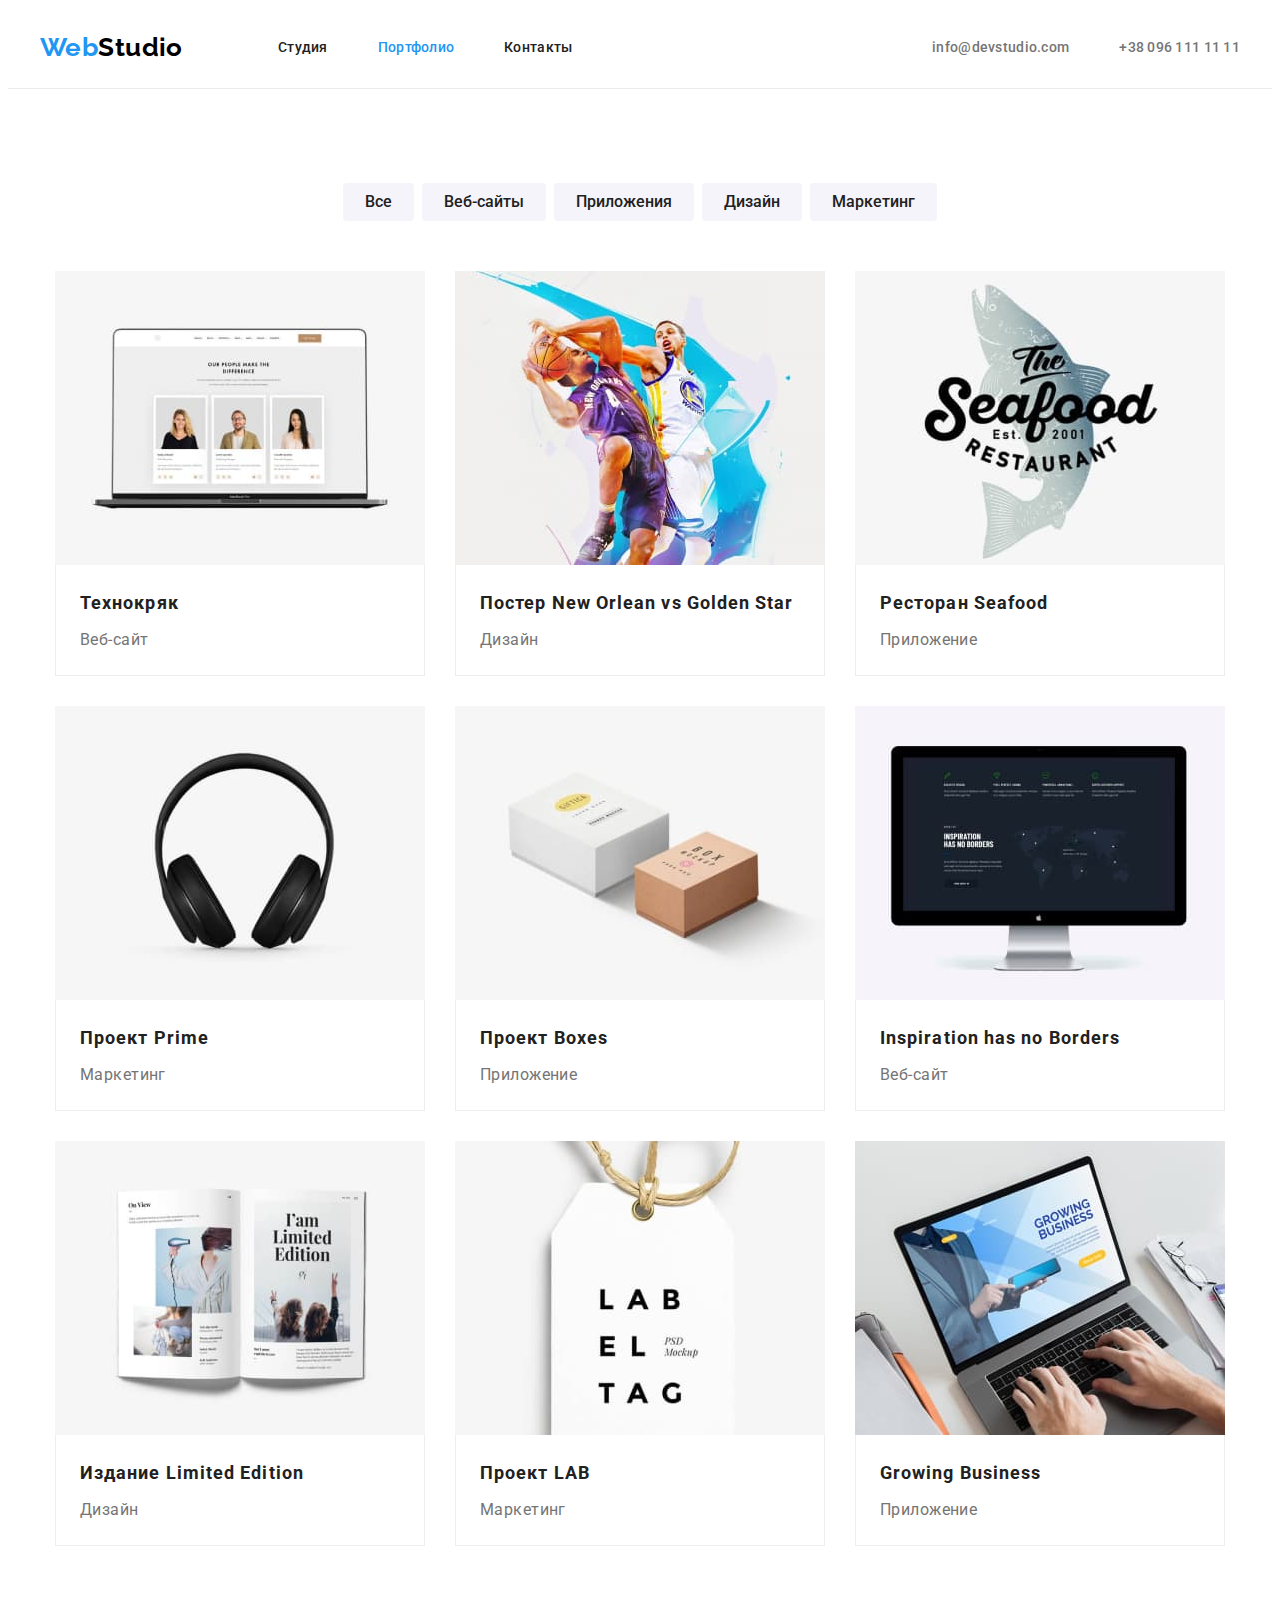
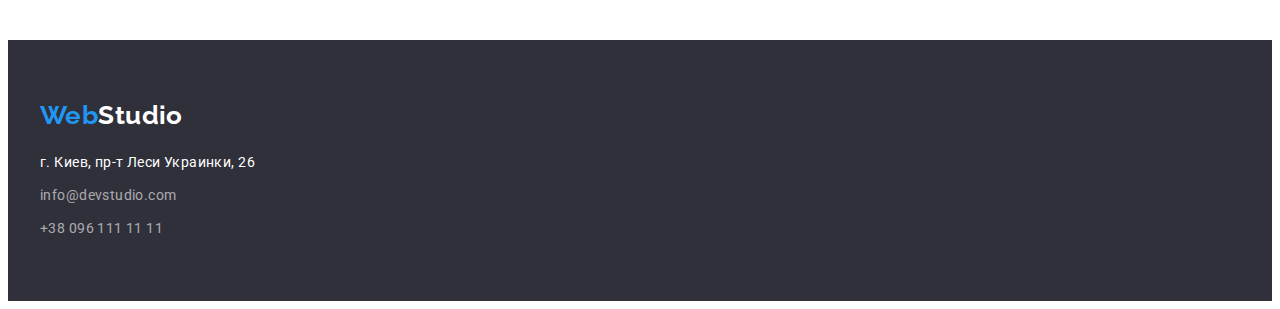
==== portfolio.html @ 4c5ab319 "Скопировал дз 3" ====
<!DOCTYPE html>
<html lang="ru">
  <head>
    <meta charset="UTF-8" />
    <meta name="viewport" content="width=device-width, initial-scale=1.0" />
    <title>Портфолио</title>
    <link
      href="https://fonts.googleapis.com/css2?family=Raleway:wght@700&family=Roboto:wght@400;500;700;900&display=swap"
      rel="stylesheet"
    />
      <link rel="stylesheet" href="https://cdnjs.cloudflare.com/ajax/libs/modern-normalize/1.0.0/modern-normalize.min.css"
      integrity="sha512-ISS7cAi1PEhQ8jnbJpJZMd29NlhNj4AWYyLOSp2CE/CsHxTCu+r+t0D2yoJudVrd0/8fTVPUVDzY5Tvli75u/g=="
      crossorigin="anonymous" />
    <link rel="stylesheet" href="./css/style.css" />
  </head>
  <body>
    <header class="header">
      <div class="container">
      <!-- Основная навигация -->
      <nav class="nav">
        <a class="logo link" href="./index.html"
          ><span class="logo-text">Web</span>Studio</a
        >
        <ul class="list">
          <li class="item">
            <a class="link" href="./index.html">Студия</a>
          </li>
          <li class="item">
            <a class="link current" href="./portfolio.html">Портфолио</a>
          </li>
          <li class="item">
            <a class="link" href="#address">Контакты</a>
          </li>
        </ul>
      </nav>
      <ul class="contacts list">
        <li class="item">
          <a class="link" href="mailto:info@devstudio.com"
            >info@devstudio.com</a
          >
        </li>
        <li class="item">
          <a class="link" href="tel:+380961111111">+38 096 111 11 11</a>
        </li>
      </ul>
      </div>
    </header>
    <!-- Основной контент -->
    <main>
      <section class="galerry">
        <div class="container">
        <h1 class="hidden">Примеры работ</h1>
        <ul class="list">
          <li class="item"><button class="galerry-button" type="button">Все</button></li>
          <li class="item">
            <button class="galerry-button" type="button">Веб-сайты</button>
          </li>
          <li class="item">
            <button class="galerry-button" type="button">Приложения</button>
          </li>
          <li class="item"><button class="galerry-button" type="button">Дизайн</button></li>
          <li class="item">
            <button class="galerry-button" type="button">Маркетинг</button>
          </li>
        </ul>
        <ul class="list">
          <li class="galerry-card">
            <a class="link " href=""
              ><img
                src="./img/site.jpg"
                alt="Страничка веб-сайта"
                width="370"
                height="294"
              />
              <div class="info"><h2 class="titel">Технокряк</h2>
              <p>Веб-сайт</p></div></a
            >
          </li>
          <li class="galerry-card">
            <a class="link " href=""
              ><img
                src="./img/design.jpg"
                alt="Два баскетболиста"
                width="370"
                height="294"
              />
              <div class="info"><h2 class="titel">Постер New Orlean vs Golden Star</h2>
              <p>Дизайн</p></div></a
            >
          </li>
          <li class="galerry-card">
            <a class="link " href=""
              ><img
                src="./img/app.jpg"
                alt="Логотип ресторана"
                width="370"
                height="294"
              />
              <div class="info"><h2 class="titel">Ресторан Seafood</h2>
              <p>Приложение</p></div></a
            >
          </li>
          <li class="galerry-card">
            <a class="link " href="">
              <img
                src="./img/marketing.jpg"
                alt="Черные наушники"
                width="370"
                height="294"
              />
              <div class="info"><h2 class="titel">Проект Prime</h2>
              <p>Маркетинг</p></div></a
            >
          </li>
          <li class="galerry-card">
            <a class="link " href="">
              <img
                src="./img/app2.jpg"
                alt="Две коробки"
                width="370"
                height="294"
              />
              <div class="info"><h2 class="titel">Проект Boxes</h2>
              <p>Приложение</p></div></a
            >
          </li>
          <li class="galerry-card">
            <a class="link " href=""
              ><img
                src="./img/site2.jpg"
                alt="Страница Веб-сайта"
                width="370"
                height="294"
              />
              <div class="info"><h2 class="titel">Inspiration has no Borders</h2>
              <p>Веб-сайт</p></div></a
            >
          </li>
          <li class="galerry-card">
            <a class="link " href="">
              <img
                src="./img/design2.jpg"
                alt="Раскрытая книга"
                width="370"
                height="294"
              />
              <div class="info"><h2 class="titel">Издание Limited Edition</h2>
              <p>Дизайн</p></div></a>
          </li>
          <li class="galerry-card"> 
            <a class="link " href=""
              ><img
                src="./img/marketing2.jpg"
                alt=" Надпись Lab el tag на ярлыке"
                width="370"
                height="294"
              />
              <div class="info"><h2 class="titel">Проект LAB</h2>
              <p>Маркетинг</p></div></a
            >
          </li>
          <li class="galerry-card">
            <a class="link" href=""
              ><img
                src="./img/app3.jpg"
                alt="Человек работает за ноутбуком"
                width="370"
                height="294"
              />
              <div class="info"><h2 class="titel">Growing Business</h2>
              <p>Приложение</p></div></a
            >
          </li>
        </ul>
        </div>
      </section>
    </main>
    <!-- Футер сайта -->
    <footer class="footer">
      <div class="container"><a class="logo link" href="./index.html"><span class="logo-text">Web</span>Studio</a>
        <address id="address" class="address">
          <p class="text">г. Киев, пр-т Леси Украинки, 26</p>
          <ul class="list">
            <li>
              <a class="link" href="mailto:info@devstudio.com">info@devstudio.com</a>
            </li>
            <li>
              <a class="link" href="tel:+380961111111">+38 096 111 11 11</a>
            </li>
          </ul>
        </address>
      </div>
    </footer>
  </body>
</html>
---- css/style.css ----
/* Палитра макета */
/* основно фон #FFFFFF */
/* дополнительный фон #F5F4FA */
/* цвет героя и футера #2F303A */
/* основнй текст #757575 */
/* Заголовки #212121 */
/* цвет лого, кнопок, активных ссылок #2196F3 */
/* лого1 вторая часть #000000 */
/* лого2 вторая часть #ffffff */

:root {
  --primary-text-color: #757575;
  --primary-bg-color: #ffffff;
  --secondary-bg-color: #f5f4fa;
  --footer-hero-bg-color: #2f303a;
  --titel-link-color: #212121;
  --secondary-link-color: #757575;
  --accent-color: #2196f3;
  --logo-up-color: #000000;
  --logo-down-color: #ffffff;
  --address-color: #ffffff;
  --address-secondary-color: rgba(255, 255, 255, 0.6);
}

/* Общее */
body {
  color: var(--primary-text-color);
  background-color: var(--primery-bg-color);
  font-family: Roboto, sans-serif;
  font-size: 14px;
  line-height: 1.71;
  letter-spacing: 0.03em;
}

/* списки */
.list {
  list-style: none;
  padding: 0;
  margin: 0;
}

/* ссылки */
.link {
  text-decoration: none;
}

/* заголовки */
.titel {
  color: var(--titel-link-color);

  font-weight: 700;
  font-size: 36px;
  line-height: 1.17;
  text-align: center;
}

.hidden {
  display: none;
}

/* контейнер */
.container {
  margin-right: auto;
  margin-left: auto;
  width: 1200px;
  padding-left: 15px;
  padding-right: 15px;
}

/* Шапка сайта */
.header {
  border-bottom: 1px solid #ececec;
}

.header > .container {
  display: flex;
  justify-content: space-between;
}

.nav {
  display: flex;
  justify-content: space-between;
  align-items: center;
}

.nav > .list {
  display: flex;
  padding: 0px;
}

/* Логотип */
.logo {
  margin-right: 93px;

  color: var(--logo-up-color);

  font-family: Raleway, sans-serif;
  font-weight: 700;
  font-size: 26px;
  line-height: 1.19;
  width: 145px;
  height: 31px;
}
.footer .logo {
  color: var(--logo-down-color);
}

.logo-text {
  color: var(--accent-color);
}

/* Навигация сайта */
.nav > .list .link {
  display: block;
  padding-top: 32px;
  padding-bottom: 32px;

  color: var(--titel-link-color);

  font-weight: 500;
  font-size: 14px;
  line-height: 1.14;
  letter-spacing: 0.02em;
}
.nav > .list > .item:not(:last-child) {
  margin-right: 50px;
}

.nav > .list .link:hover,
.nav > .list .link:focus {
  color: var(--accent-color);
}

.nav > .list .link.current {
  color: var(--accent-color);
}

/* контакты */
.contacts.list {
  display: flex;
  align-items: center;
}

.contacts > .item:not(:last-child) {
  padding-left: 0px;
  margin-right: 50px;
}

.contacts .link {
  display: block;
  padding-top: 32px;
  padding-bottom: 32px;

  color: var(--secondary-link-color);

  font-weight: 500;
  font-size: 14px;
  line-height: 1.14;
  letter-spacing: 0.02em;
}

.contacts .link:hover,
.contacts .link:focus {
  color: var(--accent-color);
}

/* Блок герой */
.hero {
  padding: 200px 0;
  margin-right: auto;
  margin-left: auto;

  max-width: 1600px;
  background-color: var(--footer-hero-bg-color);
}

.hero > .container {
  display: flex;
  flex-direction: column;
  align-items: center;
  justify-content: center;
}

.hero-titel {
  margin-top: 0px;
  margin-bottom: 30px;

  color: var(--primary-bg-color);

  font-weight: 900;
  font-size: 44px;
  line-height: 1.36;
  text-align: center;
  letter-spacing: 0.06em;
  text-transform: uppercase;
}

.button {
  padding: 10px 32px;
  border: none;
  border-radius: 4px;

  color: var(--primary-bg-color);
  background-color: var(--accent-color);

  font-family: inherit;
  font-weight: 700;
  font-size: 16px;
  line-height: 1.87;
  letter-spacing: 0.06em;
}

.button:hover,
.button:focus {
  color: var(--accent-color);
  background-color: var(--primary-bg-color);
}

/* Блок Наши приимущества */
.advantages {
  padding-top: 94px;
  margin-bottom: 94px;
}

.advantages > .container > .list {
  display: flex;
}

.advantages .titel {
  margin-top: 0px;
  margin-bottom: 10px;

  font-weight: 700;
  font-size: 14px;
  line-height: 1.14;
  text-transform: uppercase;
  text-align: start;
}

.advantages .item > .text {
  margin: 0;
}

.advantages .item {
  width: 270px;
}

.advantages .item:not(:last-child) {
  margin-right: 30px;
}

/* Блок Work  */
.work {
  margin-bottom: 94px;
}

.work .titel {
  margin: 0;
  margin-bottom: 50px;
}

.work .list {
  display: flex;
  justify-content: center;
}

.work .list > .item:not(:last-child) {
  margin-right: 30px;
}
.work .list > .item > img {
  display: block;
}

/* Блок Каманда */
.team {
  padding-top: 94px;
  padding-bottom: 94px;

  background-color: var(--secondary-bg-color);
}

.team .titel {
  margin: 0;
  margin-bottom: 50px;
}

.team .list {
  display: flex;
}

.card:not(:last-child) {
  margin-right: 30px;
}

.card {
  background-color: var(--primary-bg-color);
}

.card > .titel {
  padding-top: 30px;
  margin: 0;
  margin-bottom: 10px;

  font-weight: 500;
  font-size: 16px;
  line-height: 1.19;
}

.card > .text {
  padding-bottom: 30px;
  margin: 0;

  font-size: 16px;
  line-height: 1.19;
  text-align: center;
}

.card > img {
  display: block;
}

/* Футер */
.footer {
  background-color: var(--footer-hero-bg-color);

  padding: 60px 0;
}

.footer > .container {
  display: flex;
  justify-content: center;
  flex-direction: column;
}

.address > .text {
  margin: 0;
  margin-top: 20px;
}

.address {
  color: var(--address-color);
  font-style: normal;
}

.address .link {
  color: var(--address-secondary-color);

  display: inline-block;
  margin-top: 9px;
}

.address .link:hover,
.address .link:focus {
  color: var(--accent-color);
}

/* Портфолио */
.galerry {
  padding-top: 94px;
  padding-bottom: 94px;
}

.galerry > .container > .list {
  display: flex;
  justify-content: center;
  flex-wrap: wrap;
}

.galerry .list:first-of-type {
  margin-bottom: 50px;
}

.galerry .item:not(:last-child) {
  margin-right: 8px;
}

/* кнопки галереии */
.galerry-button {
  padding: 6px 22px;
  border-radius: 4px;
  border: none;

  color: var(--titel-link-color);
  background-color: var(--secondary-bg-color);

  font-family: Roboto, sans-serif;
  font-weight: 500;
  font-size: 16px;
  line-height: 1.63;
}

.galerry-button:hover,
.galerry-button:focus {
  color: var(--primary-bg-color);
  background-color: var(--accent-color);
}

/* Карты галереи */
.galerry-card {
  color: var(--primary-text-color);
  font-size: 16px;
  line-height: 1.88;
}

.galerry-card .titel {
  margin: 0;
  margin-bottom: 4px;

  font-weight: 700;
  font-size: 18px;
  line-height: 2;
  letter-spacing: 0.06em;
  text-align: start;
}

.galerry-card:not(:nth-child(3n + 3)) {
  margin-right: 30px;
}

.galerry-card:not(:nth-last-child(-n + 3)) {
  margin-bottom: 30px;
}

.galerry-card img {
  display: block;
}

.galerry-card > .link {
  color: inherit;
}

.galerry-card p {
  display: inline-block;
  margin: 0;
}

.info {
  padding: 20px 24px;
  border-right: 1px solid #eeeeee;
  border-left: 1px solid #eeeeee;
  border-bottom: 1px solid #eeeeee;
}
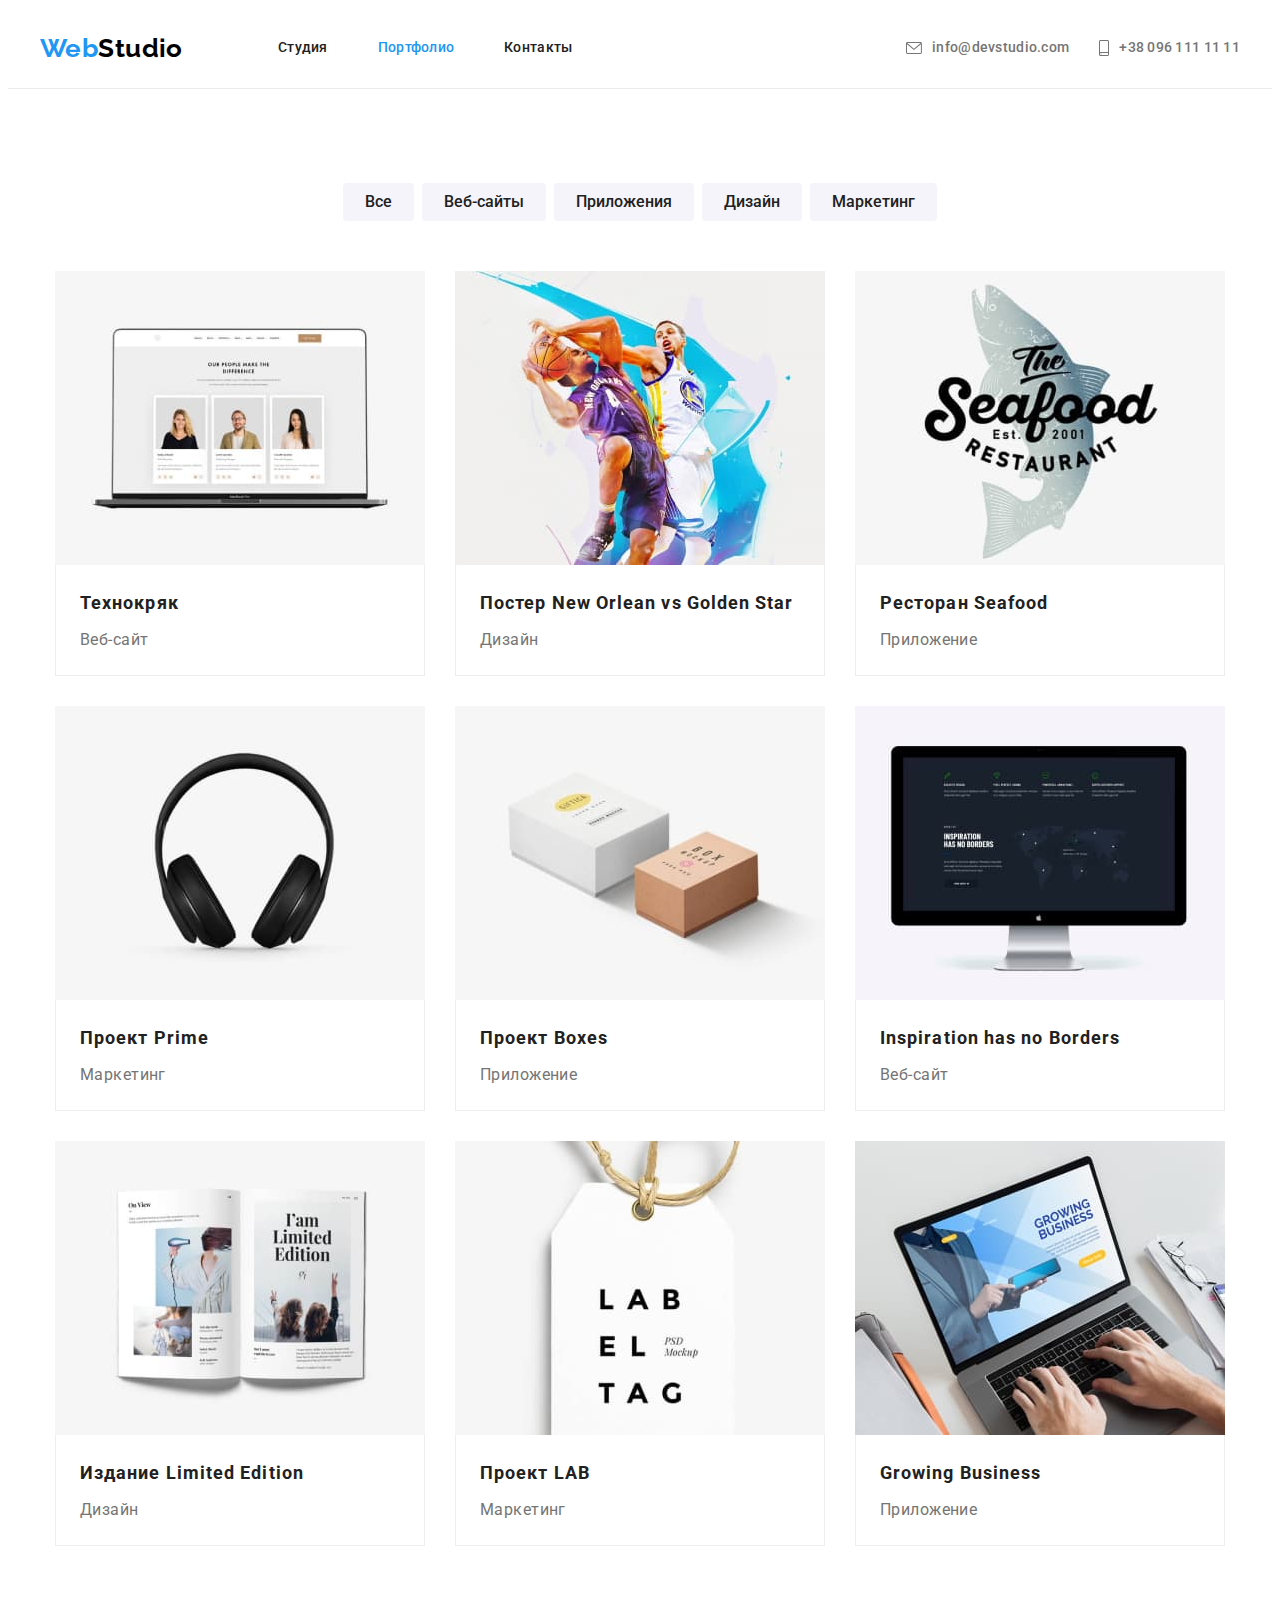
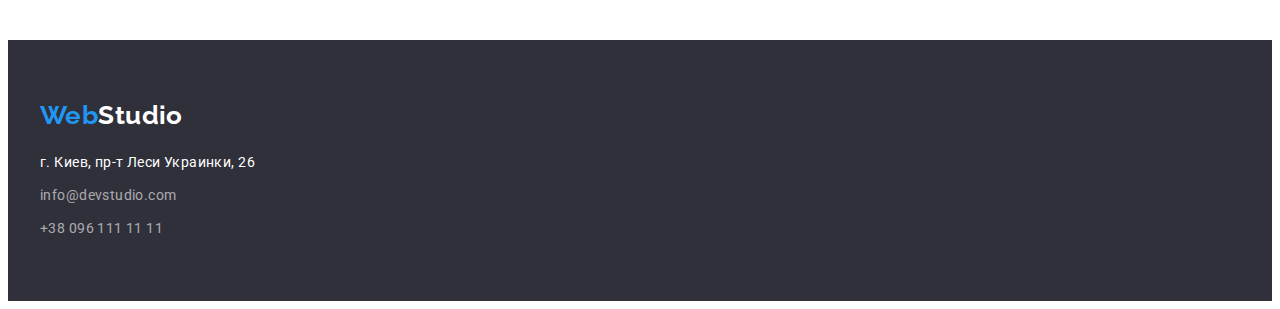
==== commit 7fcf03f8: "добавил векторы" ====
--- a/portfolio.html
+++ b/portfolio.html
@@ -8,176 +8,160 @@
       href="https://fonts.googleapis.com/css2?family=Raleway:wght@700&family=Roboto:wght@400;500;700;900&display=swap"
       rel="stylesheet"
     />
-      <link rel="stylesheet" href="https://cdnjs.cloudflare.com/ajax/libs/modern-normalize/1.0.0/modern-normalize.min.css"
+    <link
+      rel="stylesheet"
+      href="https://cdnjs.cloudflare.com/ajax/libs/modern-normalize/1.0.0/modern-normalize.min.css"
       integrity="sha512-ISS7cAi1PEhQ8jnbJpJZMd29NlhNj4AWYyLOSp2CE/CsHxTCu+r+t0D2yoJudVrd0/8fTVPUVDzY5Tvli75u/g=="
-      crossorigin="anonymous" />
+      crossorigin="anonymous"
+    />
     <link rel="stylesheet" href="./css/style.css" />
   </head>
   <body>
     <header class="header">
       <div class="container">
-      <!-- Основная навигация -->
-      <nav class="nav">
-        <a class="logo link" href="./index.html"
-          ><span class="logo-text">Web</span>Studio</a
-        >
-        <ul class="list">
+        <!-- Основная навигация -->
+        <nav class="nav">
+          <a class="logo link" href="./index.html"><span class="logo-text">Web</span>Studio</a>
+          <ul class="list">
+            <li class="item">
+              <a class="link" href="./index.html">Студия</a>
+            </li>
+            <li class="item">
+              <a class="link current" href="./portfolio.html">Портфолио</a>
+            </li>
+            <li class="item">
+              <a class="link" href="#address">Контакты</a>
+            </li>
+          </ul>
+        </nav>
+        <ul class="contacts list">
           <li class="item">
-            <a class="link" href="./index.html">Студия</a>
+            <a class="link" href="mailto:info@devstudio.com"
+              ><svg class="icon" width="16" height="12">
+                <use href="./img/sprite.svg#icon-mail"></use>
+              </svg>
+              info@devstudio.com</a
+            >
           </li>
           <li class="item">
-            <a class="link current" href="./portfolio.html">Портфолио</a>
-          </li>
-          <li class="item">
-            <a class="link" href="#address">Контакты</a>
+            <a class="link" href="tel:+380961111111"
+              ><svg class="icon" width="10" height="16">
+                <use href="./img/sprite.svg#icon-smartphone"></use>
+              </svg>
+              +38 096 111 11 11</a
+            >
           </li>
         </ul>
-      </nav>
-      <ul class="contacts list">
-        <li class="item">
-          <a class="link" href="mailto:info@devstudio.com"
-            >info@devstudio.com</a
-          >
-        </li>
-        <li class="item">
-          <a class="link" href="tel:+380961111111">+38 096 111 11 11</a>
-        </li>
-      </ul>
       </div>
     </header>
     <!-- Основной контент -->
     <main>
       <section class="galerry">
         <div class="container">
-        <h1 class="hidden">Примеры работ</h1>
-        <ul class="list">
-          <li class="item"><button class="galerry-button" type="button">Все</button></li>
-          <li class="item">
-            <button class="galerry-button" type="button">Веб-сайты</button>
-          </li>
-          <li class="item">
-            <button class="galerry-button" type="button">Приложения</button>
-          </li>
-          <li class="item"><button class="galerry-button" type="button">Дизайн</button></li>
-          <li class="item">
-            <button class="galerry-button" type="button">Маркетинг</button>
-          </li>
-        </ul>
-        <ul class="list">
-          <li class="galerry-card">
-            <a class="link " href=""
-              ><img
-                src="./img/site.jpg"
-                alt="Страничка веб-сайта"
-                width="370"
-                height="294"
-              />
-              <div class="info"><h2 class="titel">Технокряк</h2>
-              <p>Веб-сайт</p></div></a
-            >
-          </li>
-          <li class="galerry-card">
-            <a class="link " href=""
-              ><img
-                src="./img/design.jpg"
-                alt="Два баскетболиста"
-                width="370"
-                height="294"
-              />
-              <div class="info"><h2 class="titel">Постер New Orlean vs Golden Star</h2>
-              <p>Дизайн</p></div></a
-            >
-          </li>
-          <li class="galerry-card">
-            <a class="link " href=""
-              ><img
-                src="./img/app.jpg"
-                alt="Логотип ресторана"
-                width="370"
-                height="294"
-              />
-              <div class="info"><h2 class="titel">Ресторан Seafood</h2>
-              <p>Приложение</p></div></a
-            >
-          </li>
-          <li class="galerry-card">
-            <a class="link " href="">
-              <img
-                src="./img/marketing.jpg"
-                alt="Черные наушники"
-                width="370"
-                height="294"
-              />
-              <div class="info"><h2 class="titel">Проект Prime</h2>
-              <p>Маркетинг</p></div></a
-            >
-          </li>
-          <li class="galerry-card">
-            <a class="link " href="">
-              <img
-                src="./img/app2.jpg"
-                alt="Две коробки"
-                width="370"
-                height="294"
-              />
-              <div class="info"><h2 class="titel">Проект Boxes</h2>
-              <p>Приложение</p></div></a
-            >
-          </li>
-          <li class="galerry-card">
-            <a class="link " href=""
-              ><img
-                src="./img/site2.jpg"
-                alt="Страница Веб-сайта"
-                width="370"
-                height="294"
-              />
-              <div class="info"><h2 class="titel">Inspiration has no Borders</h2>
-              <p>Веб-сайт</p></div></a
-            >
-          </li>
-          <li class="galerry-card">
-            <a class="link " href="">
-              <img
-                src="./img/design2.jpg"
-                alt="Раскрытая книга"
-                width="370"
-                height="294"
-              />
-              <div class="info"><h2 class="titel">Издание Limited Edition</h2>
-              <p>Дизайн</p></div></a>
-          </li>
-          <li class="galerry-card"> 
-            <a class="link " href=""
-              ><img
-                src="./img/marketing2.jpg"
-                alt=" Надпись Lab el tag на ярлыке"
-                width="370"
-                height="294"
-              />
-              <div class="info"><h2 class="titel">Проект LAB</h2>
-              <p>Маркетинг</p></div></a
-            >
-          </li>
-          <li class="galerry-card">
-            <a class="link" href=""
-              ><img
-                src="./img/app3.jpg"
-                alt="Человек работает за ноутбуком"
-                width="370"
-                height="294"
-              />
-              <div class="info"><h2 class="titel">Growing Business</h2>
-              <p>Приложение</p></div></a
-            >
-          </li>
-        </ul>
+          <h1 class="hidden">Примеры работ</h1>
+          <ul class="list">
+            <li class="item"><button class="galerry-button" type="button">Все</button></li>
+            <li class="item">
+              <button class="galerry-button" type="button">Веб-сайты</button>
+            </li>
+            <li class="item">
+              <button class="galerry-button" type="button">Приложения</button>
+            </li>
+            <li class="item"><button class="galerry-button" type="button">Дизайн</button></li>
+            <li class="item">
+              <button class="galerry-button" type="button">Маркетинг</button>
+            </li>
+          </ul>
+          <ul class="list">
+            <li class="galerry-card">
+              <a class="link" href=""
+                ><img src="./img/site.jpg" alt="Страничка веб-сайта" width="370" height="294" />
+                <div class="info">
+                  <h2 class="titel">Технокряк</h2>
+                  <p>Веб-сайт</p>
+                </div></a
+              >
+            </li>
+            <li class="galerry-card">
+              <a class="link" href=""
+                ><img src="./img/design.jpg" alt="Два баскетболиста" width="370" height="294" />
+                <div class="info">
+                  <h2 class="titel">Постер New Orlean vs Golden Star</h2>
+                  <p>Дизайн</p>
+                </div></a
+              >
+            </li>
+            <li class="galerry-card">
+              <a class="link" href=""
+                ><img src="./img/app.jpg" alt="Логотип ресторана" width="370" height="294" />
+                <div class="info">
+                  <h2 class="titel">Ресторан Seafood</h2>
+                  <p>Приложение</p>
+                </div></a
+              >
+            </li>
+            <li class="galerry-card">
+              <a class="link" href="">
+                <img src="./img/marketing.jpg" alt="Черные наушники" width="370" height="294" />
+                <div class="info">
+                  <h2 class="titel">Проект Prime</h2>
+                  <p>Маркетинг</p>
+                </div></a
+              >
+            </li>
+            <li class="galerry-card">
+              <a class="link" href="">
+                <img src="./img/app2.jpg" alt="Две коробки" width="370" height="294" />
+                <div class="info">
+                  <h2 class="titel">Проект Boxes</h2>
+                  <p>Приложение</p>
+                </div></a
+              >
+            </li>
+            <li class="galerry-card">
+              <a class="link" href=""
+                ><img src="./img/site2.jpg" alt="Страница Веб-сайта" width="370" height="294" />
+                <div class="info">
+                  <h2 class="titel">Inspiration has no Borders</h2>
+                  <p>Веб-сайт</p>
+                </div></a
+              >
+            </li>
+            <li class="galerry-card">
+              <a class="link" href="">
+                <img src="./img/design2.jpg" alt="Раскрытая книга" width="370" height="294" />
+                <div class="info">
+                  <h2 class="titel">Издание Limited Edition</h2>
+                  <p>Дизайн</p>
+                </div></a
+              >
+            </li>
+            <li class="galerry-card">
+              <a class="link" href=""
+                ><img src="./img/marketing2.jpg" alt=" Надпись Lab el tag на ярлыке" width="370" height="294" />
+                <div class="info">
+                  <h2 class="titel">Проект LAB</h2>
+                  <p>Маркетинг</p>
+                </div></a
+              >
+            </li>
+            <li class="galerry-card">
+              <a class="link" href=""
+                ><img src="./img/app3.jpg" alt="Человек работает за ноутбуком" width="370" height="294" />
+                <div class="info">
+                  <h2 class="titel">Growing Business</h2>
+                  <p>Приложение</p>
+                </div></a
+              >
+            </li>
+          </ul>
         </div>
       </section>
     </main>
     <!-- Футер сайта -->
     <footer class="footer">
-      <div class="container"><a class="logo link" href="./index.html"><span class="logo-text">Web</span>Studio</a>
+      <div class="container">
+        <a class="logo link" href="./index.html"><span class="logo-text">Web</span>Studio</a>
         <address id="address" class="address">
           <p class="text">г. Киев, пр-т Леси Украинки, 26</p>
           <ul class="list">
--- a/css/style.css
+++ b/css/style.css
@@ -143,11 +143,12 @@
 
 .contacts > .item:not(:last-child) {
   padding-left: 0px;
-  margin-right: 50px;
+  margin-right: 30px;
 }
 
 .contacts .link {
-  display: block;
+  display: flex;
+  align-items: center;
   padding-top: 32px;
   padding-bottom: 32px;
 
@@ -160,18 +161,24 @@
 }
 
 .contacts .link:hover,
-.contacts .link:focus {
-  color: var(--accent-color);
-}
-
+.contacts .link:focus,
+.contacts .icon:hover,
+.contacts .icon:focus {
+  --color4: var(--accent-color);
+  color: var(--accent-color);
+}
+.contacts .icon {
+  margin-right: 10px;
+}
 /* Блок герой */
 .hero {
   padding: 200px 0;
   margin-right: auto;
   margin-left: auto;
-
   max-width: 1600px;
+
   background-color: var(--footer-hero-bg-color);
+  background-image: linear-gradient(rgba(47, 48, 58, 0.4), rgba(47, 48, 58, 0.4)), url(../img/hero.jpg);
 }
 
 .hero > .container {
@@ -199,6 +206,7 @@
   padding: 10px 32px;
   border: none;
   border-radius: 4px;
+  box-shadow: 0px 4px 4px rgba(0, 0, 0, 0.15);
 
   color: var(--primary-bg-color);
   background-color: var(--accent-color);
@@ -219,7 +227,7 @@
 /* Блок Наши приимущества */
 .advantages {
   padding-top: 94px;
-  margin-bottom: 94px;
+  padding-bottom: 94px;
 }
 
 .advantages > .container > .list {
@@ -249,9 +257,20 @@
   margin-right: 30px;
 }
 
+.icon-box {
+  display: flex;
+  justify-content: center;
+  align-items: center;
+  height: 120px;
+  margin-bottom: 30px;
+  border-radius: 4px;
+
+  background-color: var(--secondary-bg-color);
+}
+
 /* Блок Work  */
 .work {
-  margin-bottom: 94px;
+  padding-bottom: 94px;
 }
 
 .work .titel {
@@ -294,6 +313,9 @@
 
 .card {
   background-color: var(--primary-bg-color);
+  padding-bottom: 30px;
+  box-shadow: 0px 1px 3px rgba(0, 0, 0, 0.12), 0px 1px 1px rgba(0, 0, 0, 0.14), 0px 2px 1px rgba(0, 0, 0, 0.2);
+  border-radius: 0px 0px 4px 4px;
 }
 
 .card > .titel {
@@ -307,7 +329,7 @@
 }
 
 .card > .text {
-  padding-bottom: 30px;
+  padding-bottom: 16px;
   margin: 0;
 
   font-size: 16px;
@@ -317,6 +339,30 @@
 
 .card > img {
   display: block;
+}
+
+.card > .list {
+  justify-content: center;
+}
+
+.team .link {
+  height: 44px;
+  width: 44px;
+  display: inline-flex;
+  justify-content: center;
+  align-items: center;
+  border-radius: 50%;
+}
+.team .item {
+}
+.team .item:not(:last-child) {
+  margin-right: 10px;
+}
+
+.team .link:hover,
+.team .link:focus {
+  background-color: var(--accent-color);
+  --color3: var(--primary-bg-color);
 }
 
 /* Футер */
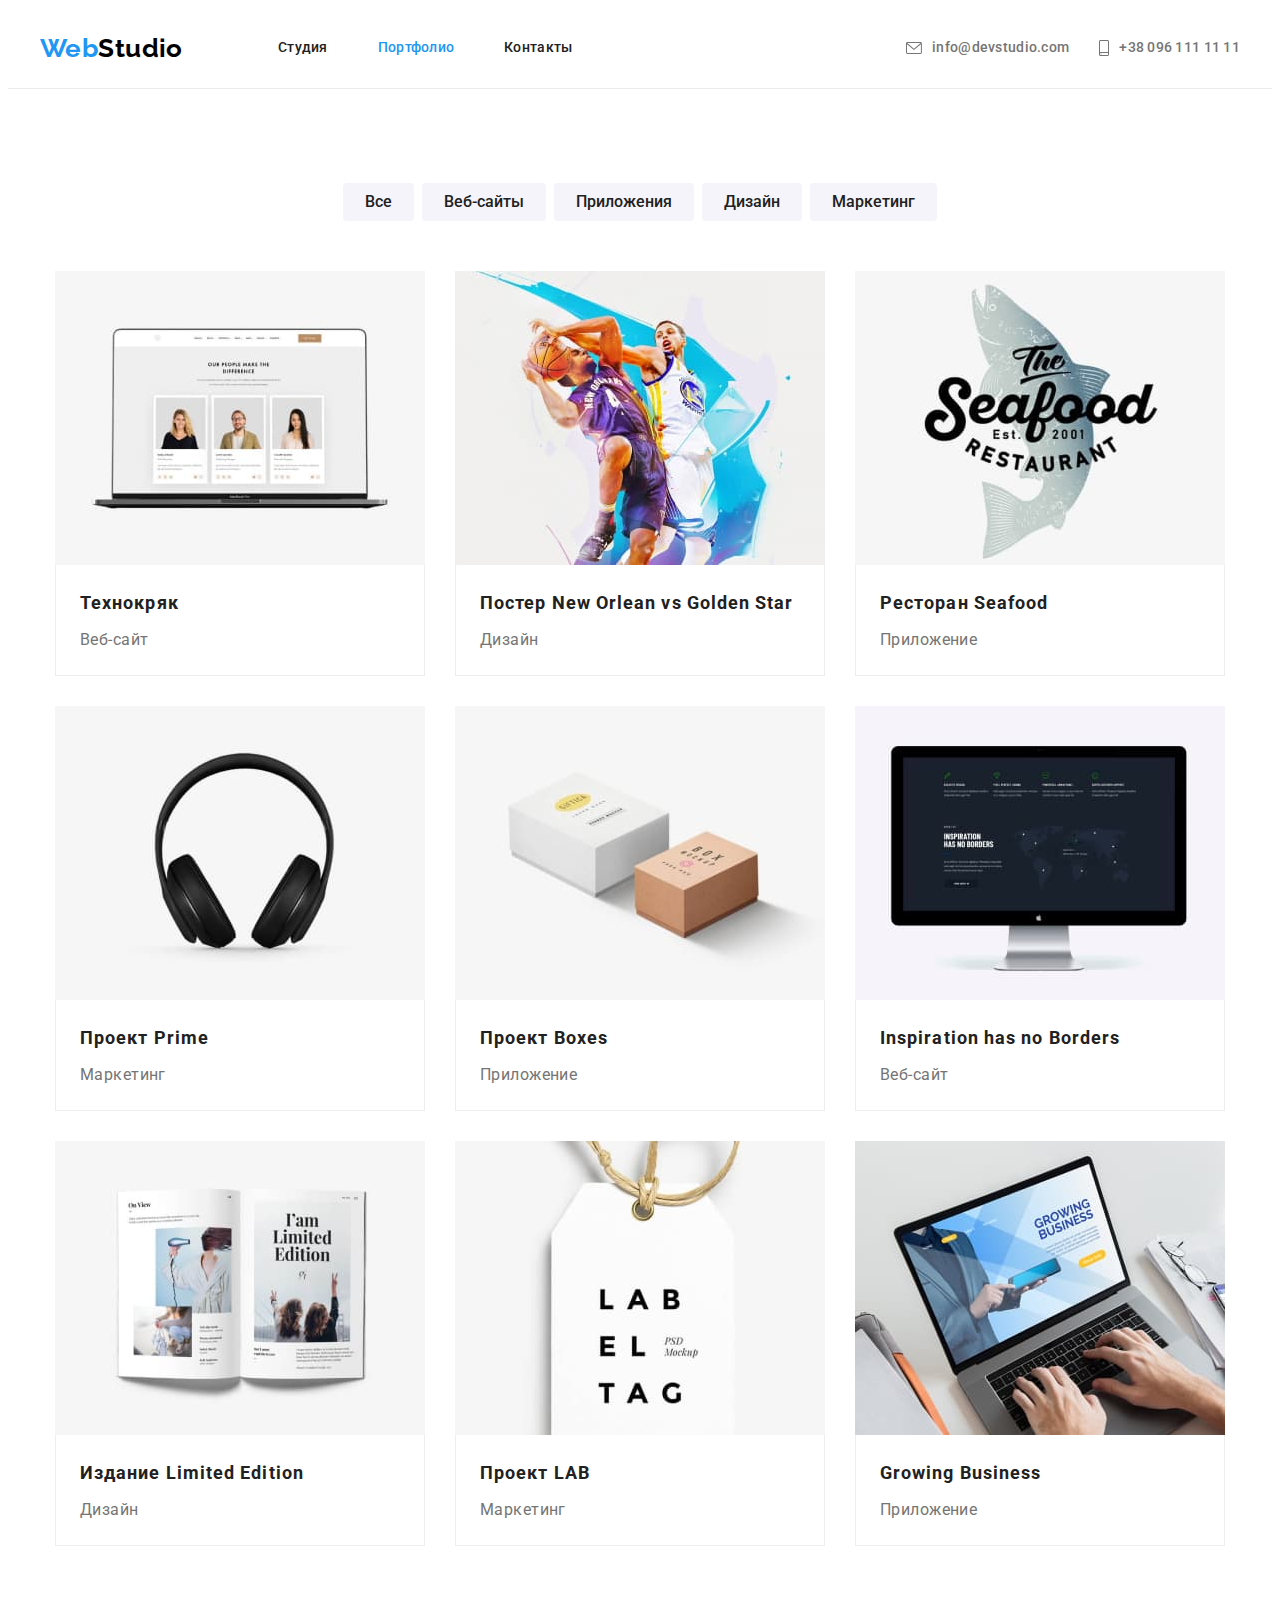
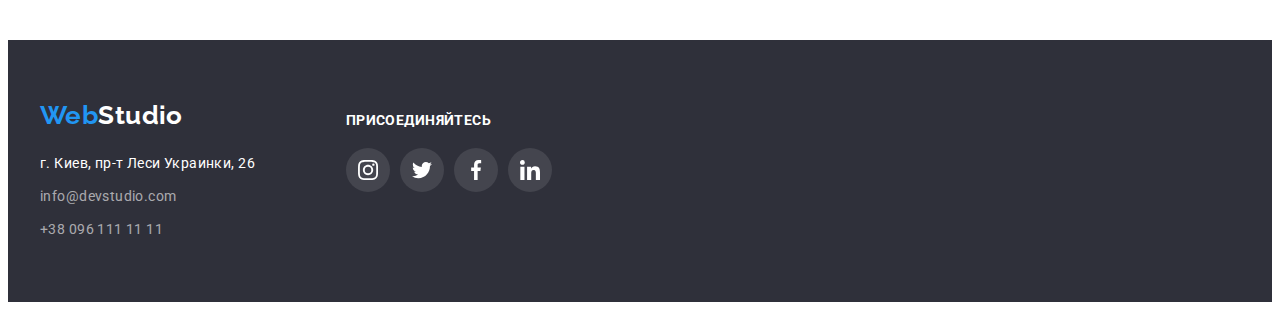
==== commit 6ea14329: "Закончил портфолио и футер" ====
--- a/portfolio.html
+++ b/portfolio.html
@@ -58,7 +58,7 @@
     <main>
       <section class="galerry">
         <div class="container">
-          <h1 class="hidden">Примеры работ</h1>
+          <h1 class="visually-hidden">Примеры работ</h1>
           <ul class="list">
             <li class="item"><button class="galerry-button" type="button">Все</button></li>
             <li class="item">
@@ -161,18 +161,52 @@
     <!-- Футер сайта -->
     <footer class="footer">
       <div class="container">
-        <a class="logo link" href="./index.html"><span class="logo-text">Web</span>Studio</a>
-        <address id="address" class="address">
-          <p class="text">г. Киев, пр-т Леси Украинки, 26</p>
-          <ul class="list">
-            <li>
-              <a class="link" href="mailto:info@devstudio.com">info@devstudio.com</a>
-            </li>
-            <li>
-              <a class="link" href="tel:+380961111111">+38 096 111 11 11</a>
-            </li>
-          </ul>
-        </address>
+        <div class="footer-box">
+          <a class="logo link" href="./index.html"><span class="logo-text">Web</span>Studio</a>
+          <address id="address" class="address">
+            <p class="text">г. Киев, пр-т Леси Украинки, 26</p>
+            <ul class="list">
+              <li>
+                <a class="link" href="mailto:info@devstudio.com">info@devstudio.com</a>
+              </li>
+              <li>
+                <a class="link" href="tel:+380961111111">+38 096 111 11 11</a>
+              </li>
+            </ul>
+          </address>
+        </div>
+        <div class="footer-box-links">
+          <p class="join">присоединяйтесь</p>
+          <ul class="list">
+            <li class="item">
+              <a class="link" href="https://www.instagram.com/" target="_blank" rel="noopener noreferrer">
+                <svg class="icon" width="20" height="20">
+                  <use href="./img/sprite.svg#icon-instagram"></use>
+                </svg>
+              </a>
+            </li>
+            <li class="item">
+              <a class="link" href="https://twitter.com/" target="_blank" rel="noopener noreferrer"
+                ><svg class="icon" width="20" height="20">
+                  <use href="./img/sprite.svg#icon-twitter"></use>
+                </svg>
+              </a>
+            </li>
+            <li class="item">
+              <a class="link" href="https://www.facebook.com/" target="_blank" rel="noopener noreferrer"
+                ><svg class="icon" width="20" height="20">
+                  <use href="./img/sprite.svg#icon-facebook"></use>
+                </svg>
+              </a>
+            </li>
+            <li class="item">
+              <a class="link" href="https://www.linkedin.com/" target="_blank" rel="noopener noreferrer"
+                ><svg class="icon" width="20" height="20">
+                  <use href="./img/sprite.svg#icon-linkedin"></use></svg
+              ></a>
+            </li>
+          </ul>
+        </div>
       </div>
     </footer>
   </body>
--- a/css/style.css
+++ b/css/style.css
@@ -1,13 +1,3 @@
-/* Палитра макета */
-/* основно фон #FFFFFF */
-/* дополнительный фон #F5F4FA */
-/* цвет героя и футера #2F303A */
-/* основнй текст #757575 */
-/* Заголовки #212121 */
-/* цвет лого, кнопок, активных ссылок #2196F3 */
-/* лого1 вторая часть #000000 */
-/* лого2 вторая часть #ffffff */
-
 :root {
   --primary-text-color: #757575;
   --primary-bg-color: #ffffff;
@@ -20,6 +10,7 @@
   --logo-down-color: #ffffff;
   --address-color: #ffffff;
   --address-secondary-color: rgba(255, 255, 255, 0.6);
+  --logo-company-color: #afb1b8;
 }
 
 /* Общее */
@@ -32,6 +23,18 @@
   letter-spacing: 0.03em;
 }
 
+/* Скрыть */
+.visually-hidden {
+  position: absolute !important;
+  clip: rect(1px 1px 1px 1px);
+  clip: rect(1px, 1px, 1px, 1px);
+  padding: 0 !important;
+  border: 0 !important;
+  height: 1px !important;
+  width: 1px !important;
+  overflow: hidden;
+}
+
 /* списки */
 .list {
   list-style: none;
@@ -54,8 +57,9 @@
   text-align: center;
 }
 
-.hidden {
-  display: none;
+h2.titel {
+  margin-top: 0;
+  margin-bottom: 50px;
 }
 
 /* контейнер */
@@ -273,11 +277,6 @@
   padding-bottom: 94px;
 }
 
-.work .titel {
-  margin: 0;
-  margin-bottom: 50px;
-}
-
 .work .list {
   display: flex;
   justify-content: center;
@@ -296,11 +295,6 @@
   padding-bottom: 94px;
 
   background-color: var(--secondary-bg-color);
-}
-
-.team .titel {
-  margin: 0;
-  margin-bottom: 50px;
 }
 
 .team .list {
@@ -353,8 +347,7 @@
   align-items: center;
   border-radius: 50%;
 }
-.team .item {
-}
+
 .team .item:not(:last-child) {
   margin-right: 10px;
 }
@@ -365,6 +358,38 @@
   --color3: var(--primary-bg-color);
 }
 
+/* клиенты */
+.clients {
+  padding-bottom: 94px;
+  padding-top: 94px;
+}
+
+.clients-box {
+  display: flex;
+  justify-content: center;
+}
+
+.clients-box > .item:not(:last-child) {
+  margin-right: 30px;
+}
+
+.clients-box .link {
+  display: flex;
+  align-items: center;
+  justify-content: center;
+
+  width: 170px;
+  height: 90px;
+  --color3: var(--logo-company-color);
+  border: 1px solid var(--color3);
+  border-radius: 4px;
+}
+
+.clients-box .link:hover,
+.clients-box .link:focus {
+  --color3: var(--accent-color);
+}
+
 /* Футер */
 .footer {
   background-color: var(--footer-hero-bg-color);
@@ -374,8 +399,31 @@
 
 .footer > .container {
   display: flex;
-  justify-content: center;
-  flex-direction: column;
+}
+.footer-box-links > .list {
+  display: flex;
+}
+.footer-box-links {
+  padding-top: 12px;
+  margin-left: 70px;
+}
+.footer-box-links .item:not(:last-child) {
+  margin-right: 10px;
+}
+.footer-box-links .link {
+  display: flex;
+  align-items: center;
+  justify-content: center;
+  width: 44px;
+  height: 44px;
+  border-radius: 50%;
+
+  background-color: rgba(255, 255, 255, 0.1);
+  --color3: var(--logo-down-color);
+}
+.footer-box-links .link:hover,
+.footer-box-links .link:focus {
+  background-color: var(--accent-color);
 }
 
 .address > .text {
@@ -398,6 +446,16 @@
 .address .link:hover,
 .address .link:focus {
   color: var(--accent-color);
+}
+.join {
+  margin: 0;
+  margin-bottom: 20px;
+
+  color: var(--logo-down-color);
+
+  font-weight: 700;
+  line-height: 1.143;
+  text-transform: uppercase;
 }
 
 /* Портфолио */
@@ -447,6 +505,10 @@
   font-size: 16px;
   line-height: 1.88;
 }
+.galerry-card:hover,
+.galerry-card:focus {
+  box-shadow: 0px 1px 1px rgba(0, 0, 0, 0.12), 0px 4px 4px rgba(0, 0, 0, 0.06), 1px 4px 6px rgba(0, 0, 0, 0.16);
+}
 
 .galerry-card .titel {
   margin: 0;
